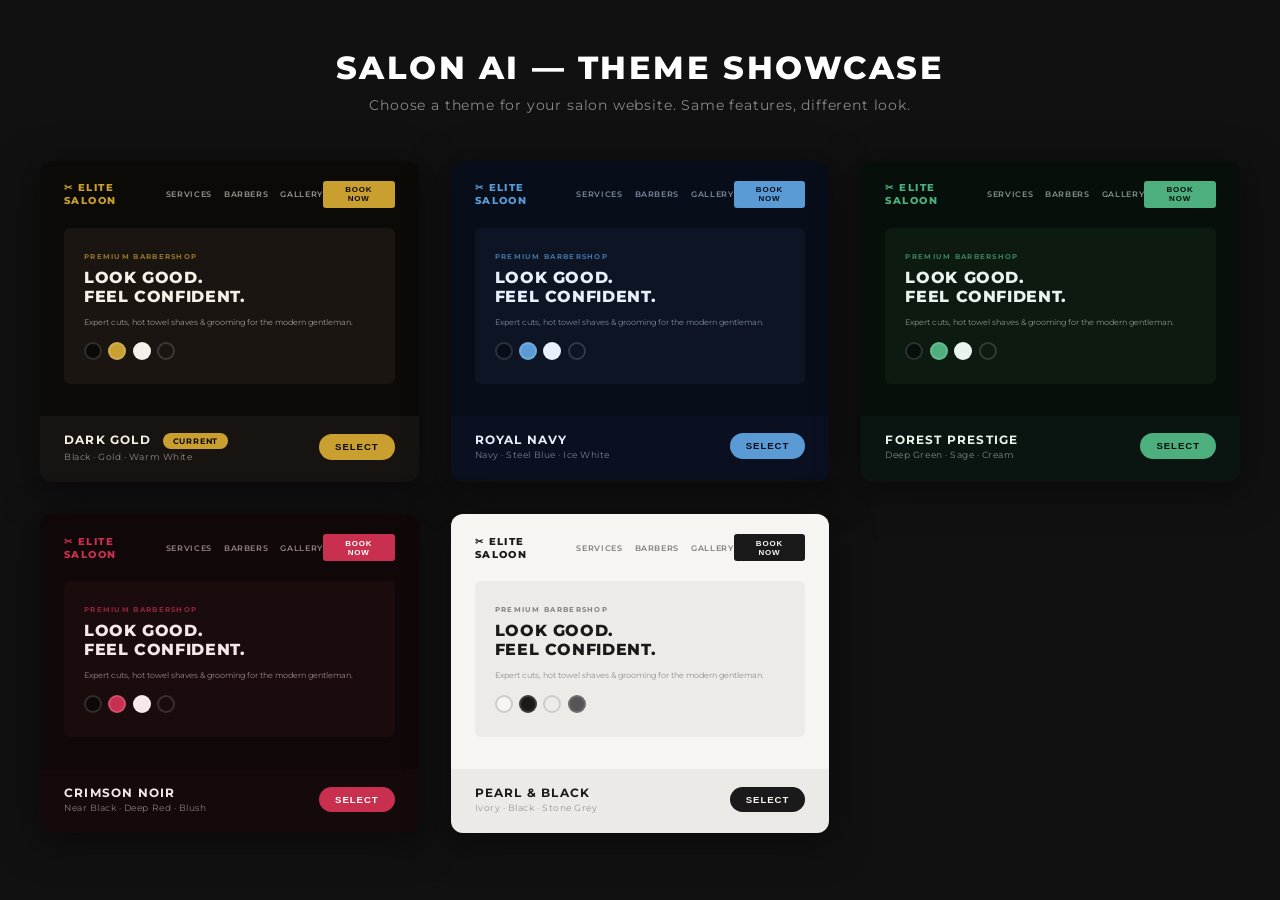
==== themes/index.html @ c439cf2c "Add theme showcase page with 5 salon themes Co-Authored-By: Claude Sonnet 4.6 <noreply@anthropic.com" ====
<!DOCTYPE html>
<html lang="en">
<head>
  <meta charset="UTF-8" />
  <meta name="viewport" content="width=device-width, initial-scale=1.0" />
  <title>Salon AI — Theme Showcase</title>
  <link rel="preconnect" href="https://fonts.googleapis.com" />
  <link href="https://fonts.googleapis.com/css2?family=Montserrat:wght@300;400;600;700;800&display=swap" rel="stylesheet" />
  <style>
    *, *::before, *::after { box-sizing: border-box; margin: 0; padding: 0; }

    body {
      font-family: 'Montserrat', sans-serif;
      background: #111;
      color: #eee;
      min-height: 100vh;
      padding: 3rem 1.5rem;
    }

    .page-header {
      text-align: center;
      margin-bottom: 3rem;
    }
    .page-header h1 {
      font-size: 2rem;
      font-weight: 800;
      letter-spacing: 0.08em;
      text-transform: uppercase;
      color: #fff;
    }
    .page-header p {
      margin-top: 0.6rem;
      font-size: 0.85rem;
      color: #888;
      letter-spacing: 0.06em;
    }

    .themes-grid {
      display: grid;
      grid-template-columns: repeat(auto-fit, minmax(300px, 1fr));
      gap: 2rem;
      max-width: 1200px;
      margin: 0 auto;
    }

    /* ── Theme Card ── */
    .theme-card {
      border-radius: 12px;
      overflow: hidden;
      box-shadow: 0 8px 40px rgba(0,0,0,0.5);
      transition: transform 0.25s ease, box-shadow 0.25s ease;
    }
    .theme-card:hover {
      transform: translateY(-6px);
      box-shadow: 0 16px 56px rgba(0,0,0,0.6);
    }

    /* Mini site preview inside card */
    .preview {
      padding: 1.25rem 1.5rem 1rem;
    }
    .preview__nav {
      display: flex;
      align-items: center;
      justify-content: space-between;
      margin-bottom: 1.25rem;
    }
    .preview__logo {
      font-size: 0.65rem;
      font-weight: 800;
      letter-spacing: 0.14em;
      text-transform: uppercase;
    }
    .preview__nav-links {
      display: flex;
      gap: 0.75rem;
    }
    .preview__nav-links span {
      font-size: 0.5rem;
      font-weight: 600;
      letter-spacing: 0.08em;
      opacity: 0.6;
      text-transform: uppercase;
    }
    .preview__btn-sm {
      font-size: 0.5rem;
      font-weight: 700;
      letter-spacing: 0.1em;
      text-transform: uppercase;
      padding: 0.3rem 0.7rem;
      border-radius: 3px;
      border: none;
      cursor: default;
    }
    .preview__hero {
      border-radius: 6px;
      padding: 1.5rem 1.25rem;
      margin-bottom: 1rem;
    }
    .preview__hero-tag {
      font-size: 0.45rem;
      font-weight: 700;
      letter-spacing: 0.18em;
      text-transform: uppercase;
      opacity: 0.7;
      margin-bottom: 0.4rem;
    }
    .preview__hero-h {
      font-size: 1rem;
      font-weight: 800;
      letter-spacing: 0.04em;
      text-transform: uppercase;
      line-height: 1.2;
      margin-bottom: 0.6rem;
    }
    .preview__hero-sub {
      font-size: 0.5rem;
      opacity: 0.6;
      margin-bottom: 0.9rem;
      line-height: 1.5;
    }
    .preview__swatches {
      display: flex;
      gap: 0.4rem;
    }
    .swatch {
      width: 18px;
      height: 18px;
      border-radius: 50%;
      border: 2px solid rgba(255,255,255,0.15);
    }

    /* Card footer */
    .theme-card__footer {
      padding: 1rem 1.5rem 1.25rem;
      display: flex;
      align-items: center;
      justify-content: space-between;
    }
    .theme-card__name {
      font-size: 0.75rem;
      font-weight: 700;
      letter-spacing: 0.1em;
      text-transform: uppercase;
    }
    .theme-card__tag {
      font-size: 0.55rem;
      letter-spacing: 0.06em;
      opacity: 0.55;
      margin-top: 2px;
    }
    .theme-card__select {
      font-size: 0.6rem;
      font-weight: 700;
      letter-spacing: 0.1em;
      text-transform: uppercase;
      padding: 0.45rem 1rem;
      border-radius: 100px;
      border: none;
      cursor: pointer;
      transition: opacity 0.2s;
    }
    .theme-card__select:hover { opacity: 0.85; }

    /* ══════════════════════════════════════
       THEME 1 — DARK GOLD (current)
    ══════════════════════════════════════ */
    .t-dark-gold .preview          { background: #0C0A07; }
    .t-dark-gold .preview__logo    { color: #C9A030; }
    .t-dark-gold .preview__nav-links span { color: #F5F0E8; }
    .t-dark-gold .preview__btn-sm  { background: #C9A030; color: #0C0A07; }
    .t-dark-gold .preview__hero    { background: #1A1510; }
    .t-dark-gold .preview__hero-tag{ color: #C9A030; }
    .t-dark-gold .preview__hero-h  { color: #F5F0E8; }
    .t-dark-gold .preview__hero-sub{ color: #F5F0E8; }
    .t-dark-gold .theme-card__footer { background: #161310; }
    .t-dark-gold .theme-card__name { color: #F5F0E8; }
    .t-dark-gold .theme-card__tag  { color: #F5F0E8; }
    .t-dark-gold .theme-card__select { background: #C9A030; color: #0C0A07; }

    /* ══════════════════════════════════════
       THEME 2 — ROYAL NAVY
    ══════════════════════════════════════ */
    .t-royal-navy .preview          { background: #080D1A; }
    .t-royal-navy .preview__logo    { color: #5B9BD5; }
    .t-royal-navy .preview__nav-links span { color: #C8D8F0; }
    .t-royal-navy .preview__btn-sm  { background: #5B9BD5; color: #080D1A; }
    .t-royal-navy .preview__hero    { background: #0D1525; }
    .t-royal-navy .preview__hero-tag{ color: #5B9BD5; }
    .t-royal-navy .preview__hero-h  { color: #E8F0FF; }
    .t-royal-navy .preview__hero-sub{ color: #C8D8F0; }
    .t-royal-navy .theme-card__footer { background: #0B1020; }
    .t-royal-navy .theme-card__name { color: #E8F0FF; }
    .t-royal-navy .theme-card__tag  { color: #C8D8F0; }
    .t-royal-navy .theme-card__select { background: #5B9BD5; color: #080D1A; }

    /* ══════════════════════════════════════
       THEME 3 — FOREST PRESTIGE
    ══════════════════════════════════════ */
    .t-forest .preview          { background: #070F0A; }
    .t-forest .preview__logo    { color: #4CAF7D; }
    .t-forest .preview__nav-links span { color: #D4EDE0; }
    .t-forest .preview__btn-sm  { background: #4CAF7D; color: #070F0A; }
    .t-forest .preview__hero    { background: #0D1A10; }
    .t-forest .preview__hero-tag{ color: #4CAF7D; }
    .t-forest .preview__hero-h  { color: #E8F5EC; }
    .t-forest .preview__hero-sub{ color: #D4EDE0; }
    .t-forest .theme-card__footer { background: #0A1410; }
    .t-forest .theme-card__name { color: #E8F5EC; }
    .t-forest .theme-card__tag  { color: #D4EDE0; }
    .t-forest .theme-card__select { background: #4CAF7D; color: #070F0A; }

    /* ══════════════════════════════════════
       THEME 4 — CRIMSON NOIR
    ══════════════════════════════════════ */
    .t-crimson .preview          { background: #0F0708; }
    .t-crimson .preview__logo    { color: #C93050; }
    .t-crimson .preview__nav-links span { color: #F0D8DC; }
    .t-crimson .preview__btn-sm  { background: #C93050; color: #fff; }
    .t-crimson .preview__hero    { background: #1A0B0D; }
    .t-crimson .preview__hero-tag{ color: #C93050; }
    .t-crimson .preview__hero-h  { color: #F5E8EA; }
    .t-crimson .preview__hero-sub{ color: #F0D8DC; }
    .t-crimson .theme-card__footer { background: #140A0B; }
    .t-crimson .theme-card__name { color: #F5E8EA; }
    .t-crimson .theme-card__tag  { color: #F0D8DC; }
    .t-crimson .theme-card__select { background: #C93050; color: #fff; }

    /* ══════════════════════════════════════
       THEME 5 — PEARL & BLACK (light)
    ══════════════════════════════════════ */
    .t-pearl .preview          { background: #F7F5F2; }
    .t-pearl .preview__logo    { color: #1A1A1A; }
    .t-pearl .preview__nav-links span { color: #333; }
    .t-pearl .preview__btn-sm  { background: #1A1A1A; color: #F7F5F2; }
    .t-pearl .preview__hero    { background: #EDEBE7; }
    .t-pearl .preview__hero-tag{ color: #555; }
    .t-pearl .preview__hero-h  { color: #1A1A1A; }
    .t-pearl .preview__hero-sub{ color: #555; }
    .t-pearl .theme-card__footer { background: #ECEAE6; }
    .t-pearl .theme-card__name { color: #1A1A1A; }
    .t-pearl .theme-card__tag  { color: #555; }
    .t-pearl .theme-card__select { background: #1A1A1A; color: #F7F5F2; }

    .badge {
      display: inline-block;
      font-size: 0.5rem;
      font-weight: 700;
      letter-spacing: 0.1em;
      text-transform: uppercase;
      padding: 0.2rem 0.6rem;
      border-radius: 100px;
      background: #C9A030;
      color: #0C0A07;
      margin-left: 0.5rem;
      vertical-align: middle;
    }

    @media (max-width: 640px) {
      .themes-grid { grid-template-columns: 1fr; }
      .page-header h1 { font-size: 1.4rem; }
    }
  </style>
</head>
<body>

<header class="page-header">
  <h1>Salon AI — Theme Showcase</h1>
  <p>Choose a theme for your salon website. Same features, different look.</p>
</header>

<div class="themes-grid">

  <!-- THEME 1: DARK GOLD -->
  <div class="theme-card t-dark-gold">
    <div class="preview">
      <div class="preview__nav">
        <div class="preview__logo">✂ Elite Saloon</div>
        <div class="preview__nav-links">
          <span>Services</span>
          <span>Barbers</span>
          <span>Gallery</span>
        </div>
        <button class="preview__btn-sm">Book Now</button>
      </div>
      <div class="preview__hero">
        <div class="preview__hero-tag">Premium Barbershop</div>
        <div class="preview__hero-h">Look Good.<br>Feel Confident.</div>
        <div class="preview__hero-sub">Expert cuts, hot towel shaves &amp; grooming for the modern gentleman.</div>
        <div class="preview__swatches">
          <div class="swatch" style="background:#0C0A07"></div>
          <div class="swatch" style="background:#C9A030"></div>
          <div class="swatch" style="background:#F5F0E8"></div>
          <div class="swatch" style="background:#1A1510"></div>
        </div>
      </div>
    </div>
    <div class="theme-card__footer">
      <div>
        <div class="theme-card__name">Dark Gold <span class="badge">Current</span></div>
        <div class="theme-card__tag">Black · Gold · Warm White</div>
      </div>
      <button class="theme-card__select">Select</button>
    </div>
  </div>

  <!-- THEME 2: ROYAL NAVY -->
  <div class="theme-card t-royal-navy">
    <div class="preview">
      <div class="preview__nav">
        <div class="preview__logo">✂ Elite Saloon</div>
        <div class="preview__nav-links">
          <span>Services</span>
          <span>Barbers</span>
          <span>Gallery</span>
        </div>
        <button class="preview__btn-sm">Book Now</button>
      </div>
      <div class="preview__hero">
        <div class="preview__hero-tag">Premium Barbershop</div>
        <div class="preview__hero-h">Look Good.<br>Feel Confident.</div>
        <div class="preview__hero-sub">Expert cuts, hot towel shaves &amp; grooming for the modern gentleman.</div>
        <div class="preview__swatches">
          <div class="swatch" style="background:#080D1A"></div>
          <div class="swatch" style="background:#5B9BD5"></div>
          <div class="swatch" style="background:#E8F0FF"></div>
          <div class="swatch" style="background:#0D1525"></div>
        </div>
      </div>
    </div>
    <div class="theme-card__footer">
      <div>
        <div class="theme-card__name">Royal Navy</div>
        <div class="theme-card__tag">Navy · Steel Blue · Ice White</div>
      </div>
      <button class="theme-card__select">Select</button>
    </div>
  </div>

  <!-- THEME 3: FOREST PRESTIGE -->
  <div class="theme-card t-forest">
    <div class="preview">
      <div class="preview__nav">
        <div class="preview__logo">✂ Elite Saloon</div>
        <div class="preview__nav-links">
          <span>Services</span>
          <span>Barbers</span>
          <span>Gallery</span>
        </div>
        <button class="preview__btn-sm">Book Now</button>
      </div>
      <div class="preview__hero">
        <div class="preview__hero-tag">Premium Barbershop</div>
        <div class="preview__hero-h">Look Good.<br>Feel Confident.</div>
        <div class="preview__hero-sub">Expert cuts, hot towel shaves &amp; grooming for the modern gentleman.</div>
        <div class="preview__swatches">
          <div class="swatch" style="background:#070F0A"></div>
          <div class="swatch" style="background:#4CAF7D"></div>
          <div class="swatch" style="background:#E8F5EC"></div>
          <div class="swatch" style="background:#0D1A10"></div>
        </div>
      </div>
    </div>
    <div class="theme-card__footer">
      <div>
        <div class="theme-card__name">Forest Prestige</div>
        <div class="theme-card__tag">Deep Green · Sage · Cream</div>
      </div>
      <button class="theme-card__select">Select</button>
    </div>
  </div>

  <!-- THEME 4: CRIMSON NOIR -->
  <div class="theme-card t-crimson">
    <div class="preview">
      <div class="preview__nav">
        <div class="preview__logo">✂ Elite Saloon</div>
        <div class="preview__nav-links">
          <span>Services</span>
          <span>Barbers</span>
          <span>Gallery</span>
        </div>
        <button class="preview__btn-sm">Book Now</button>
      </div>
      <div class="preview__hero">
        <div class="preview__hero-tag">Premium Barbershop</div>
        <div class="preview__hero-h">Look Good.<br>Feel Confident.</div>
        <div class="preview__hero-sub">Expert cuts, hot towel shaves &amp; grooming for the modern gentleman.</div>
        <div class="preview__swatches">
          <div class="swatch" style="background:#0F0708"></div>
          <div class="swatch" style="background:#C93050"></div>
          <div class="swatch" style="background:#F5E8EA"></div>
          <div class="swatch" style="background:#1A0B0D"></div>
        </div>
      </div>
    </div>
    <div class="theme-card__footer">
      <div>
        <div class="theme-card__name">Crimson Noir</div>
        <div class="theme-card__tag">Near Black · Deep Red · Blush</div>
      </div>
      <button class="theme-card__select">Select</button>
    </div>
  </div>

  <!-- THEME 5: PEARL & BLACK -->
  <div class="theme-card t-pearl">
    <div class="preview">
      <div class="preview__nav">
        <div class="preview__logo">✂ Elite Saloon</div>
        <div class="preview__nav-links">
          <span>Services</span>
          <span>Barbers</span>
          <span>Gallery</span>
        </div>
        <button class="preview__btn-sm">Book Now</button>
      </div>
      <div class="preview__hero">
        <div class="preview__hero-tag">Premium Barbershop</div>
        <div class="preview__hero-h">Look Good.<br>Feel Confident.</div>
        <div class="preview__hero-sub">Expert cuts, hot towel shaves &amp; grooming for the modern gentleman.</div>
        <div class="preview__swatches">
          <div class="swatch" style="background:#F7F5F2; border-color: #ccc;"></div>
          <div class="swatch" style="background:#1A1A1A"></div>
          <div class="swatch" style="background:#EDEBE7; border-color:#ccc;"></div>
          <div class="swatch" style="background:#555"></div>
        </div>
      </div>
    </div>
    <div class="theme-card__footer">
      <div>
        <div class="theme-card__name">Pearl & Black</div>
        <div class="theme-card__tag">Ivory · Black · Stone Grey</div>
      </div>
      <button class="theme-card__select">Select</button>
    </div>
  </div>

</div>

</body>
</html>
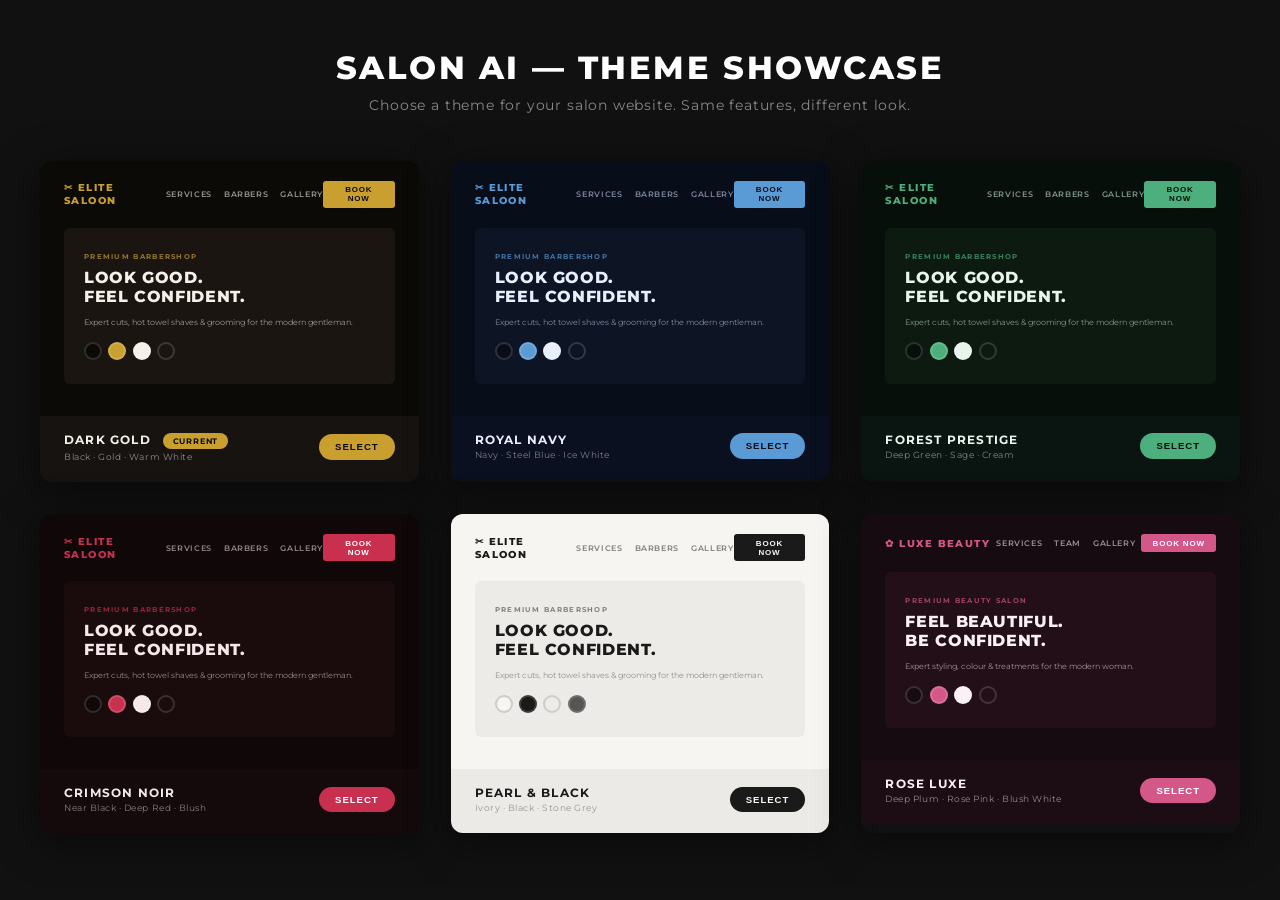
==== commit 9155b0d1: "Add Rose Luxe theme for ladies beauty salons Co-Authored-By: Claude Sonnet 4.6 <noreply@anthropic.co" ====
--- a/themes/index.html
+++ b/themes/index.html
@@ -242,6 +242,22 @@
     .t-pearl .theme-card__tag  { color: #555; }
     .t-pearl .theme-card__select { background: #1A1A1A; color: #F7F5F2; }
 
+    /* ══════════════════════════════════════
+       THEME 6 — ROSE LUXE (beauty salon)
+    ══════════════════════════════════════ */
+    .t-rose .preview          { background: #160B10; }
+    .t-rose .preview__logo    { color: #D4578A; }
+    .t-rose .preview__nav-links span { color: #FAE8F0; }
+    .t-rose .preview__btn-sm  { background: #D4578A; color: #fff; }
+    .t-rose .preview__hero    { background: #220F17; }
+    .t-rose .preview__hero-tag{ color: #D4578A; }
+    .t-rose .preview__hero-h  { color: #FAF0F5; }
+    .t-rose .preview__hero-sub{ color: #FAE8F0; }
+    .t-rose .theme-card__footer { background: #1C0D14; }
+    .t-rose .theme-card__name { color: #FAF0F5; }
+    .t-rose .theme-card__tag  { color: #FAE8F0; }
+    .t-rose .theme-card__select { background: #D4578A; color: #fff; }
+
     .badge {
       display: inline-block;
       font-size: 0.5rem;
@@ -436,6 +452,39 @@
     </div>
   </div>
 
+  <!-- THEME 6: ROSE LUXE -->
+  <div class="theme-card t-rose">
+    <div class="preview">
+      <div class="preview__nav">
+        <div class="preview__logo">✿ Luxe Beauty</div>
+        <div class="preview__nav-links">
+          <span>Services</span>
+          <span>Team</span>
+          <span>Gallery</span>
+        </div>
+        <button class="preview__btn-sm">Book Now</button>
+      </div>
+      <div class="preview__hero">
+        <div class="preview__hero-tag">Premium Beauty Salon</div>
+        <div class="preview__hero-h">Feel Beautiful.<br>Be Confident.</div>
+        <div class="preview__hero-sub">Expert styling, colour &amp; treatments for the modern woman.</div>
+        <div class="preview__swatches">
+          <div class="swatch" style="background:#160B10"></div>
+          <div class="swatch" style="background:#D4578A"></div>
+          <div class="swatch" style="background:#FAF0F5"></div>
+          <div class="swatch" style="background:#220F17"></div>
+        </div>
+      </div>
+    </div>
+    <div class="theme-card__footer">
+      <div>
+        <div class="theme-card__name">Rose Luxe</div>
+        <div class="theme-card__tag">Deep Plum · Rose Pink · Blush White</div>
+      </div>
+      <button class="theme-card__select">Select</button>
+    </div>
+  </div>
+
 </div>
 
 </body>
